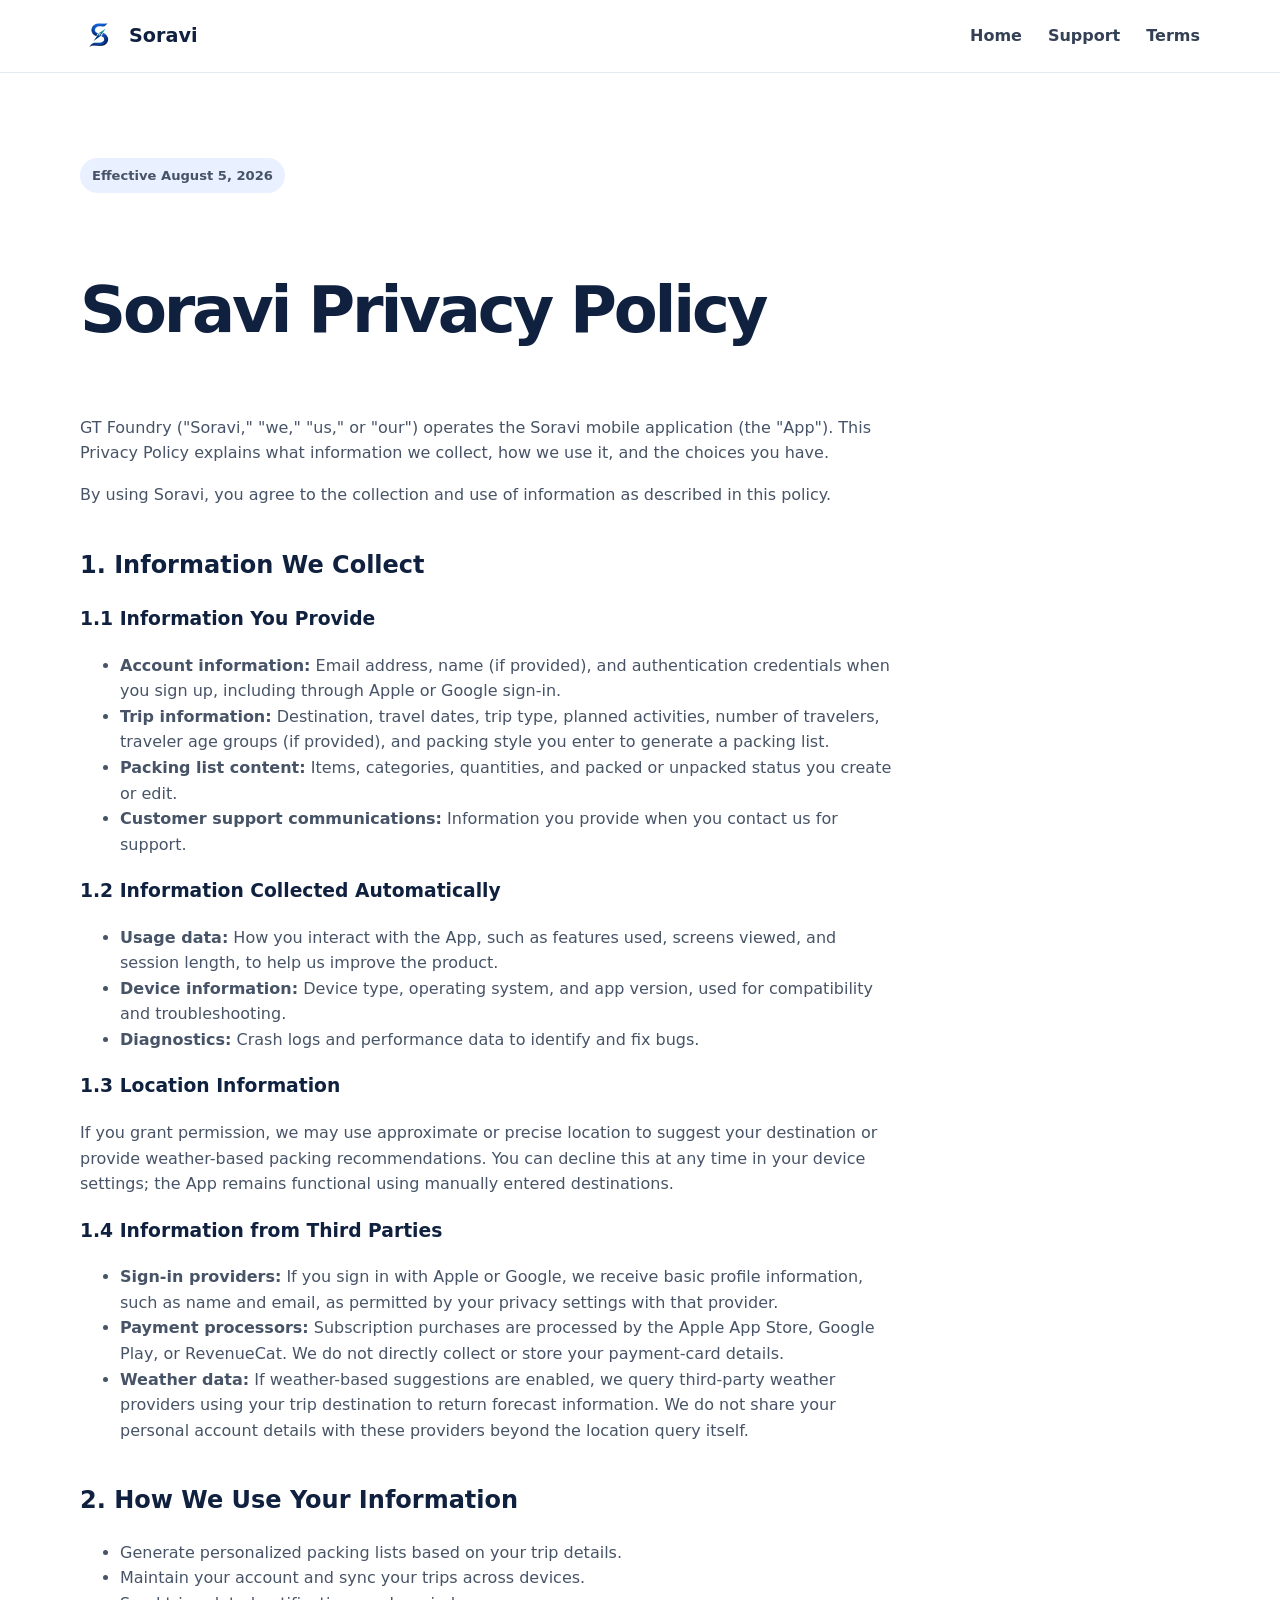
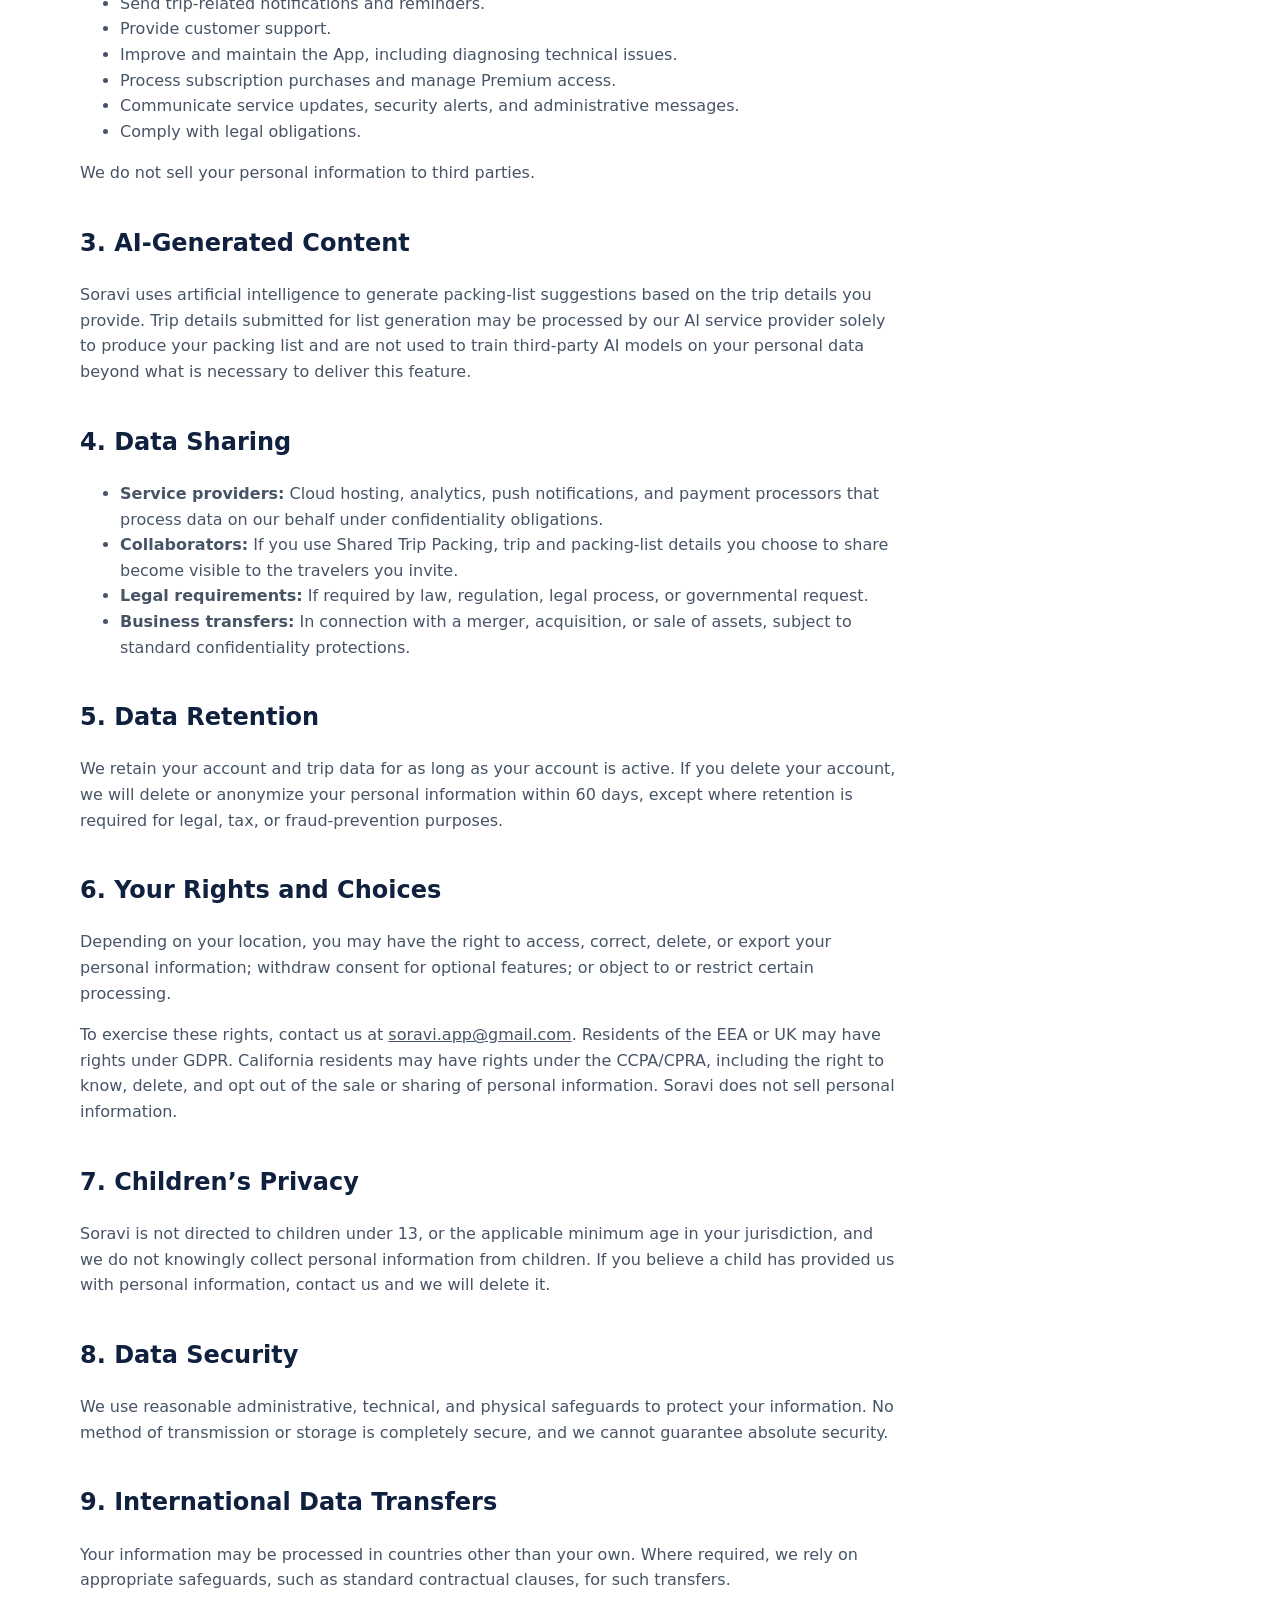
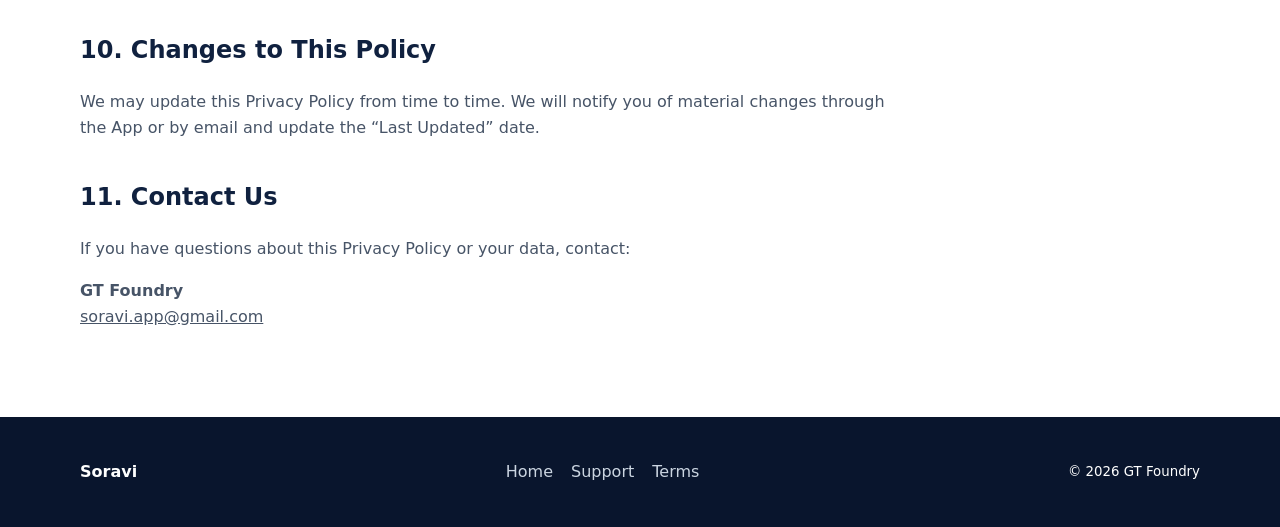
==== privacy.html @ f3140145 "Add files via upload" ====
<!doctype html><html lang="en"><head><meta charset="utf-8"><meta name="viewport" content="width=device-width,initial-scale=1"><title>Privacy Policy — Soravi</title><link rel="stylesheet" href="style.css"><link rel="icon" href="assets/soravi-logo.png"></head><body><nav class="nav"><div class="wrap navin"><a class="brand" href="index.html"><img class="mark" src="assets/soravi-logo.png" alt="Soravi logo">Soravi</a><div class="links"><a href="index.html">Home</a><a href="support.html">Support</a><a href="terms.html">Terms</a></div></div></nav><main class="legal"><div class="wrap"><article><p class="eyebrow">Effective August 5, 2026</p><h1>Soravi Privacy Policy</h1><p>GT Foundry ("Soravi," "we," "us," or "our") operates the Soravi mobile application (the "App"). This Privacy Policy explains what information we collect, how we use it, and the choices you have.</p><p>By using Soravi, you agree to the collection and use of information as described in this policy.</p><h2>1. Information We Collect</h2><h3>1.1 Information You Provide</h3><ul><li><strong>Account information:</strong> Email address, name (if provided), and authentication credentials when you sign up, including through Apple or Google sign-in.</li><li><strong>Trip information:</strong> Destination, travel dates, trip type, planned activities, number of travelers, traveler age groups (if provided), and packing style you enter to generate a packing list.</li><li><strong>Packing list content:</strong> Items, categories, quantities, and packed or unpacked status you create or edit.</li><li><strong>Customer support communications:</strong> Information you provide when you contact us for support.</li></ul><h3>1.2 Information Collected Automatically</h3><ul><li><strong>Usage data:</strong> How you interact with the App, such as features used, screens viewed, and session length, to help us improve the product.</li><li><strong>Device information:</strong> Device type, operating system, and app version, used for compatibility and troubleshooting.</li><li><strong>Diagnostics:</strong> Crash logs and performance data to identify and fix bugs.</li></ul><h3>1.3 Location Information</h3><p>If you grant permission, we may use approximate or precise location to suggest your destination or provide weather-based packing recommendations. You can decline this at any time in your device settings; the App remains functional using manually entered destinations.</p><h3>1.4 Information from Third Parties</h3><ul><li><strong>Sign-in providers:</strong> If you sign in with Apple or Google, we receive basic profile information, such as name and email, as permitted by your privacy settings with that provider.</li><li><strong>Payment processors:</strong> Subscription purchases are processed by the Apple App Store, Google Play, or RevenueCat. We do not directly collect or store your payment-card details.</li><li><strong>Weather data:</strong> If weather-based suggestions are enabled, we query third-party weather providers using your trip destination to return forecast information. We do not share your personal account details with these providers beyond the location query itself.</li></ul><h2>2. How We Use Your Information</h2><ul><li>Generate personalized packing lists based on your trip details.</li><li>Maintain your account and sync your trips across devices.</li><li>Send trip-related notifications and reminders.</li><li>Provide customer support.</li><li>Improve and maintain the App, including diagnosing technical issues.</li><li>Process subscription purchases and manage Premium access.</li><li>Communicate service updates, security alerts, and administrative messages.</li><li>Comply with legal obligations.</li></ul><p>We do not sell your personal information to third parties.</p><h2>3. AI-Generated Content</h2><p>Soravi uses artificial intelligence to generate packing-list suggestions based on the trip details you provide. Trip details submitted for list generation may be processed by our AI service provider solely to produce your packing list and are not used to train third-party AI models on your personal data beyond what is necessary to deliver this feature.</p><h2>4. Data Sharing</h2><ul><li><strong>Service providers:</strong> Cloud hosting, analytics, push notifications, and payment processors that process data on our behalf under confidentiality obligations.</li><li><strong>Collaborators:</strong> If you use Shared Trip Packing, trip and packing-list details you choose to share become visible to the travelers you invite.</li><li><strong>Legal requirements:</strong> If required by law, regulation, legal process, or governmental request.</li><li><strong>Business transfers:</strong> In connection with a merger, acquisition, or sale of assets, subject to standard confidentiality protections.</li></ul><h2>5. Data Retention</h2><p>We retain your account and trip data for as long as your account is active. If you delete your account, we will delete or anonymize your personal information within 60 days, except where retention is required for legal, tax, or fraud-prevention purposes.</p><h2>6. Your Rights and Choices</h2><p>Depending on your location, you may have the right to access, correct, delete, or export your personal information; withdraw consent for optional features; or object to or restrict certain processing.</p><p>To exercise these rights, contact us at <a href="mailto:soravi.app@gmail.com">soravi.app@gmail.com</a>. Residents of the EEA or UK may have rights under GDPR. California residents may have rights under the CCPA/CPRA, including the right to know, delete, and opt out of the sale or sharing of personal information. Soravi does not sell personal information.</p><h2>7. Children’s Privacy</h2><p>Soravi is not directed to children under 13, or the applicable minimum age in your jurisdiction, and we do not knowingly collect personal information from children. If you believe a child has provided us with personal information, contact us and we will delete it.</p><h2>8. Data Security</h2><p>We use reasonable administrative, technical, and physical safeguards to protect your information. No method of transmission or storage is completely secure, and we cannot guarantee absolute security.</p><h2>9. International Data Transfers</h2><p>Your information may be processed in countries other than your own. Where required, we rely on appropriate safeguards, such as standard contractual clauses, for such transfers.</p><h2>10. Changes to This Policy</h2><p>We may update this Privacy Policy from time to time. We will notify you of material changes through the App or by email and update the “Last Updated” date.</p><h2>11. Contact Us</h2><p>If you have questions about this Privacy Policy or your data, contact:</p><p><strong>GT Foundry</strong><br><a href="mailto:soravi.app@gmail.com">soravi.app@gmail.com</a></p></article></div></main><footer class="footer"><div class="wrap footerin"><strong>Soravi</strong><div class="footerlinks"><a href="index.html">Home</a><a href="support.html">Support</a><a href="terms.html">Terms</a></div><small>© 2026 GT Foundry</small></div></footer></body></html>
---- style.css ----
:root{--navy:#0d1b3d;--blue:#1d4ed8;--teal:#14b8a6;--coral:#ff6b57;--ink:#10213f;--muted:#667085;--paper:#f8fafc;--white:#fff;--line:#dce4ef;--shadow:0 20px 60px rgba(13,27,61,.12)}
*{box-sizing:border-box}html{scroll-behavior:smooth}body{margin:0;font-family:Inter,ui-sans-serif,system-ui,-apple-system,BlinkMacSystemFont,"Segoe UI",sans-serif;color:var(--ink);background:var(--white);line-height:1.6}a{color:inherit}.wrap{width:min(1120px,calc(100% - 40px));margin:auto}.nav{position:sticky;top:0;z-index:20;background:rgba(255,255,255,.9);backdrop-filter:blur(16px);border-bottom:1px solid rgba(220,228,239,.8)}.navin{height:72px;display:flex;align-items:center;justify-content:space-between}.brand{display:flex;align-items:center;gap:11px;text-decoration:none;font-weight:800;font-size:1.2rem}.mark{width:38px;height:38px;border-radius:12px;object-fit:cover}.links{display:flex;gap:26px;align-items:center}.links a{text-decoration:none;font-weight:650;color:#344054}.links a:hover{color:var(--blue)}.button{display:inline-flex;align-items:center;justify-content:center;border-radius:14px;padding:14px 20px;font-weight:800;text-decoration:none;background:linear-gradient(135deg,var(--blue),#0f65db);color:white;box-shadow:0 12px 28px rgba(29,78,216,.23)}.button.ghost{background:white;color:var(--navy);border:1px solid var(--line);box-shadow:none}.hero{overflow:hidden;background:radial-gradient(circle at 85% 15%,rgba(20,184,166,.15),transparent 32%),radial-gradient(circle at 10% 30%,rgba(29,78,216,.14),transparent 31%),linear-gradient(180deg,#fff,#f8fbff);padding:92px 0 72px}.hero-grid{display:grid;grid-template-columns:1.05fr .95fr;align-items:center;gap:70px}.eyebrow{display:inline-flex;gap:8px;align-items:center;padding:7px 12px;border-radius:999px;background:#e9f0ff;color:#1d4ed8;font-weight:800;font-size:.82rem}.hero h1{font-size:clamp(3.1rem,7vw,5.8rem);line-height:.94;letter-spacing:-.06em;margin:22px 0}.hero h1 span{background:linear-gradient(135deg,var(--blue),var(--teal));-webkit-background-clip:text;color:transparent}.hero p{font-size:1.2rem;color:var(--muted);max-width:640px}.actions{display:flex;gap:12px;flex-wrap:wrap;margin-top:30px}.visual{position:relative;min-height:520px;display:grid;place-items:center}.logo-card{width:min(440px,100%);aspect-ratio:1;border-radius:38px;padding:18px;background:linear-gradient(145deg,#0c1831,#163b85);box-shadow:var(--shadow);transform:rotate(2deg)}.logo-card img{width:100%;height:100%;object-fit:cover;border-radius:25px}.mini{position:absolute;background:white;border:1px solid var(--line);box-shadow:var(--shadow);padding:14px 18px;border-radius:18px;font-weight:800}.mini.one{left:-12px;top:80px}.mini.two{right:-10px;bottom:72px}.section{padding:88px 0}.section.alt{background:var(--paper)}.section h2{font-size:clamp(2rem,4vw,3.4rem);line-height:1.05;letter-spacing:-.045em;margin:0 0 14px}.lead{color:var(--muted);font-size:1.08rem;max-width:720px}.grid{display:grid;grid-template-columns:repeat(3,1fr);gap:20px;margin-top:38px}.card{border:1px solid var(--line);border-radius:24px;padding:26px;background:white;box-shadow:0 10px 28px rgba(13,27,61,.05)}.icon{width:48px;height:48px;border-radius:15px;display:grid;place-items:center;background:linear-gradient(135deg,#e9f0ff,#dbfffa);font-size:1.35rem}.card h3{margin:18px 0 8px}.card p{color:var(--muted);margin:0}.steps{counter-reset:step;display:grid;grid-template-columns:repeat(3,1fr);gap:24px;margin-top:40px}.step{position:relative;padding:28px;border-radius:24px;background:#0d1b3d;color:white}.step:before{counter-increment:step;content:counter(step);display:grid;place-items:center;width:38px;height:38px;border-radius:12px;background:var(--teal);font-weight:900}.step p{color:#c8d3e6}.faq{display:grid;gap:12px;margin-top:34px}.faq details{border:1px solid var(--line);border-radius:18px;padding:18px 20px;background:white}.faq summary{cursor:pointer;font-weight:800}.faq p{color:var(--muted)}.legal{padding:72px 0}.legal article{max-width:820px}.legal h1{font-size:clamp(2.4rem,5vw,4rem);letter-spacing:-.05em}.legal h2{margin-top:38px}.legal p,.legal li{color:#475467}.notice{padding:16px 18px;border-radius:16px;background:#fff8e7;border:1px solid #f5d892;color:#6b4f00}.support-box{display:grid;grid-template-columns:1fr 1fr;gap:20px;margin-top:34px}.footer{background:#09152d;color:white;padding:42px 0}.footerin{display:flex;align-items:center;justify-content:space-between;gap:25px}.footer a{color:#cbd5e1;text-decoration:none}.footerlinks{display:flex;gap:18px;flex-wrap:wrap}@media(max-width:850px){.links{display:none}.hero-grid{grid-template-columns:1fr}.hero{padding-top:64px}.visual{min-height:380px}.logo-card{width:340px}.grid,.steps,.support-box{grid-template-columns:1fr}.mini{display:none}.footerin{align-items:flex-start;flex-direction:column}}@media(max-width:520px){.wrap{width:min(100% - 28px,1120px)}.hero h1{font-size:3.4rem}.logo-card{width:290px}.section{padding:66px 0}}
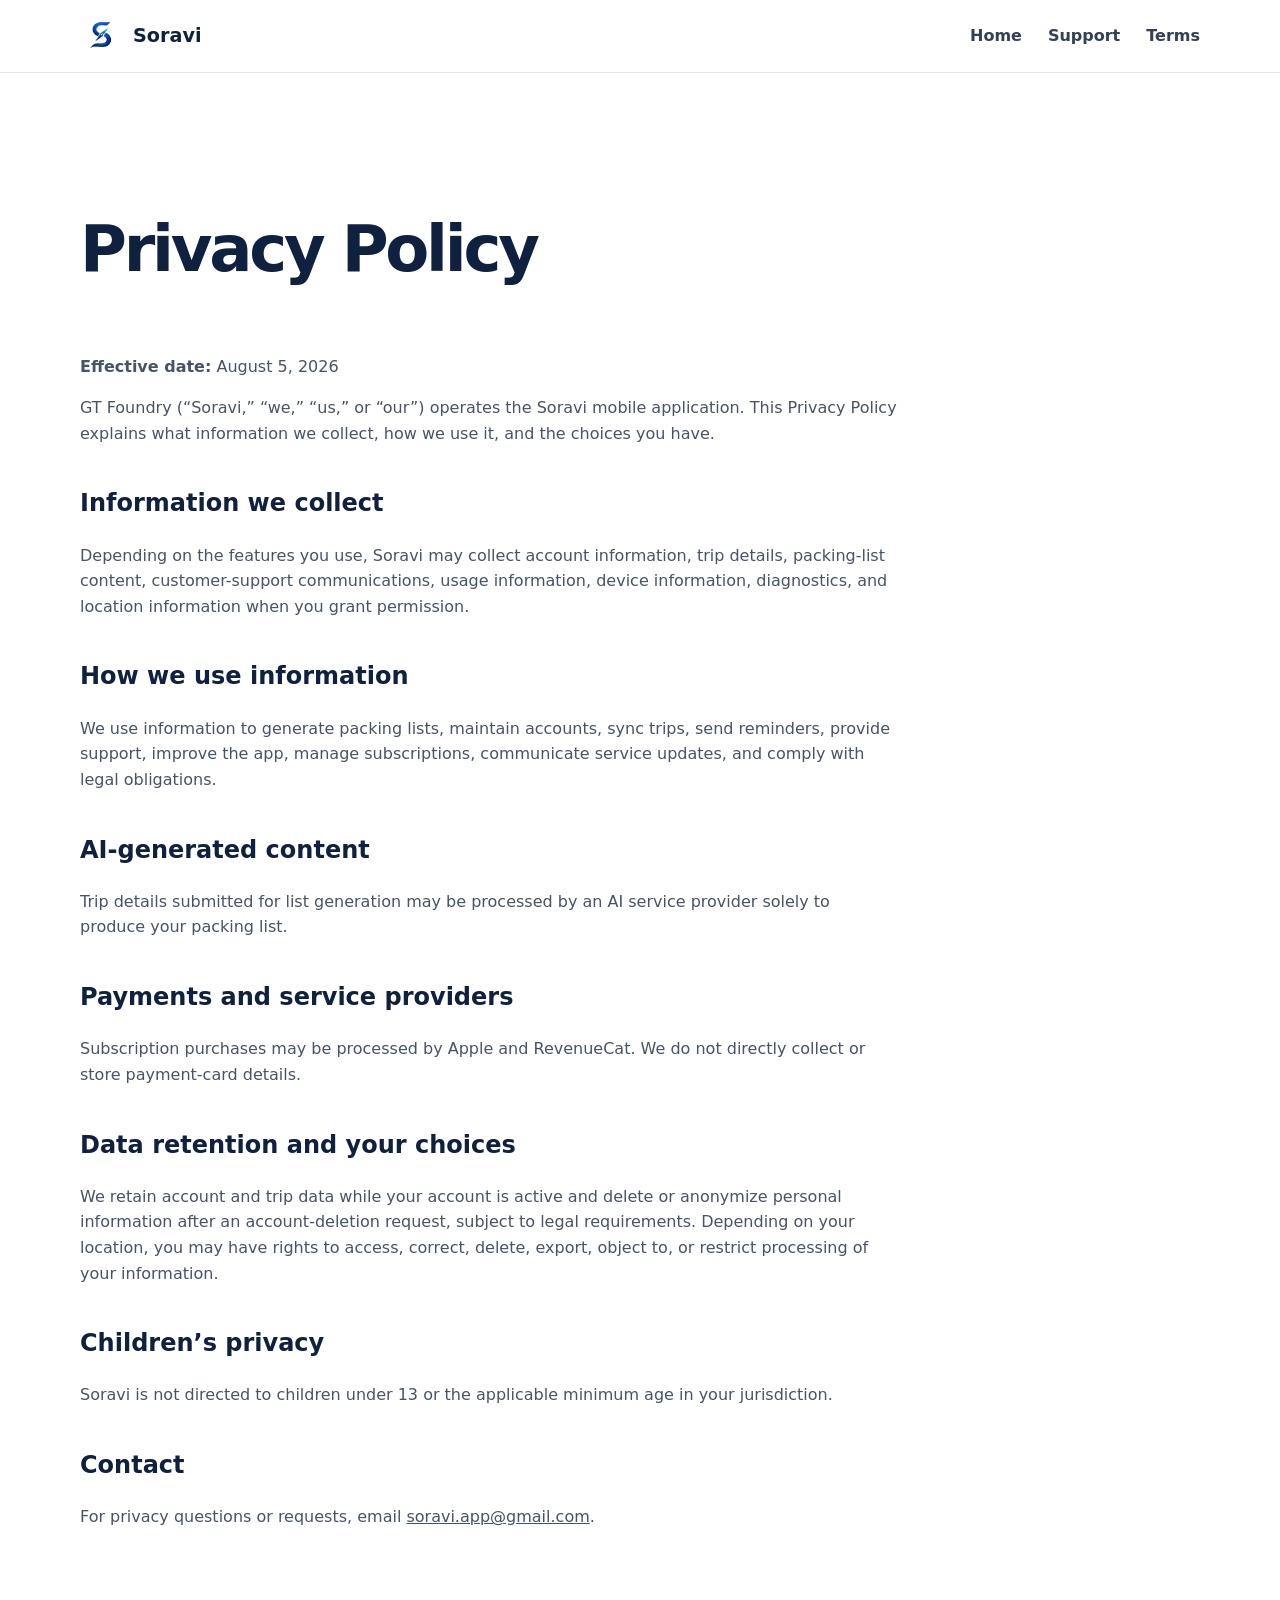
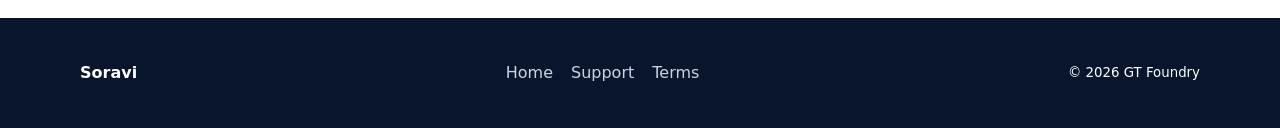
==== commit f343483a: "Add files via upload" ====
--- a/privacy.html
+++ b/privacy.html
@@ -1 +1 @@
-<!doctype html><html lang="en"><head><meta charset="utf-8"><meta name="viewport" content="width=device-width,initial-scale=1"><title>Privacy Policy — Soravi</title><link rel="stylesheet" href="style.css"><link rel="icon" href="assets/soravi-logo.png"></head><body><nav class="nav"><div class="wrap navin"><a class="brand" href="index.html"><img class="mark" src="assets/soravi-logo.png" alt="Soravi logo">Soravi</a><div class="links"><a href="index.html">Home</a><a href="support.html">Support</a><a href="terms.html">Terms</a></div></div></nav><main class="legal"><div class="wrap"><article><p class="eyebrow">Effective August 5, 2026</p><h1>Soravi Privacy Policy</h1><p>GT Foundry ("Soravi," "we," "us," or "our") operates the Soravi mobile application (the "App"). This Privacy Policy explains what information we collect, how we use it, and the choices you have.</p><p>By using Soravi, you agree to the collection and use of information as described in this policy.</p><h2>1. Information We Collect</h2><h3>1.1 Information You Provide</h3><ul><li><strong>Account information:</strong> Email address, name (if provided), and authentication credentials when you sign up, including through Apple or Google sign-in.</li><li><strong>Trip information:</strong> Destination, travel dates, trip type, planned activities, number of travelers, traveler age groups (if provided), and packing style you enter to generate a packing list.</li><li><strong>Packing list content:</strong> Items, categories, quantities, and packed or unpacked status you create or edit.</li><li><strong>Customer support communications:</strong> Information you provide when you contact us for support.</li></ul><h3>1.2 Information Collected Automatically</h3><ul><li><strong>Usage data:</strong> How you interact with the App, such as features used, screens viewed, and session length, to help us improve the product.</li><li><strong>Device information:</strong> Device type, operating system, and app version, used for compatibility and troubleshooting.</li><li><strong>Diagnostics:</strong> Crash logs and performance data to identify and fix bugs.</li></ul><h3>1.3 Location Information</h3><p>If you grant permission, we may use approximate or precise location to suggest your destination or provide weather-based packing recommendations. You can decline this at any time in your device settings; the App remains functional using manually entered destinations.</p><h3>1.4 Information from Third Parties</h3><ul><li><strong>Sign-in providers:</strong> If you sign in with Apple or Google, we receive basic profile information, such as name and email, as permitted by your privacy settings with that provider.</li><li><strong>Payment processors:</strong> Subscription purchases are processed by the Apple App Store, Google Play, or RevenueCat. We do not directly collect or store your payment-card details.</li><li><strong>Weather data:</strong> If weather-based suggestions are enabled, we query third-party weather providers using your trip destination to return forecast information. We do not share your personal account details with these providers beyond the location query itself.</li></ul><h2>2. How We Use Your Information</h2><ul><li>Generate personalized packing lists based on your trip details.</li><li>Maintain your account and sync your trips across devices.</li><li>Send trip-related notifications and reminders.</li><li>Provide customer support.</li><li>Improve and maintain the App, including diagnosing technical issues.</li><li>Process subscription purchases and manage Premium access.</li><li>Communicate service updates, security alerts, and administrative messages.</li><li>Comply with legal obligations.</li></ul><p>We do not sell your personal information to third parties.</p><h2>3. AI-Generated Content</h2><p>Soravi uses artificial intelligence to generate packing-list suggestions based on the trip details you provide. Trip details submitted for list generation may be processed by our AI service provider solely to produce your packing list and are not used to train third-party AI models on your personal data beyond what is necessary to deliver this feature.</p><h2>4. Data Sharing</h2><ul><li><strong>Service providers:</strong> Cloud hosting, analytics, push notifications, and payment processors that process data on our behalf under confidentiality obligations.</li><li><strong>Collaborators:</strong> If you use Shared Trip Packing, trip and packing-list details you choose to share become visible to the travelers you invite.</li><li><strong>Legal requirements:</strong> If required by law, regulation, legal process, or governmental request.</li><li><strong>Business transfers:</strong> In connection with a merger, acquisition, or sale of assets, subject to standard confidentiality protections.</li></ul><h2>5. Data Retention</h2><p>We retain your account and trip data for as long as your account is active. If you delete your account, we will delete or anonymize your personal information within 60 days, except where retention is required for legal, tax, or fraud-prevention purposes.</p><h2>6. Your Rights and Choices</h2><p>Depending on your location, you may have the right to access, correct, delete, or export your personal information; withdraw consent for optional features; or object to or restrict certain processing.</p><p>To exercise these rights, contact us at <a href="mailto:soravi.app@gmail.com">soravi.app@gmail.com</a>. Residents of the EEA or UK may have rights under GDPR. California residents may have rights under the CCPA/CPRA, including the right to know, delete, and opt out of the sale or sharing of personal information. Soravi does not sell personal information.</p><h2>7. Children’s Privacy</h2><p>Soravi is not directed to children under 13, or the applicable minimum age in your jurisdiction, and we do not knowingly collect personal information from children. If you believe a child has provided us with personal information, contact us and we will delete it.</p><h2>8. Data Security</h2><p>We use reasonable administrative, technical, and physical safeguards to protect your information. No method of transmission or storage is completely secure, and we cannot guarantee absolute security.</p><h2>9. International Data Transfers</h2><p>Your information may be processed in countries other than your own. Where required, we rely on appropriate safeguards, such as standard contractual clauses, for such transfers.</p><h2>10. Changes to This Policy</h2><p>We may update this Privacy Policy from time to time. We will notify you of material changes through the App or by email and update the “Last Updated” date.</p><h2>11. Contact Us</h2><p>If you have questions about this Privacy Policy or your data, contact:</p><p><strong>GT Foundry</strong><br><a href="mailto:soravi.app@gmail.com">soravi.app@gmail.com</a></p></article></div></main><footer class="footer"><div class="wrap footerin"><strong>Soravi</strong><div class="footerlinks"><a href="index.html">Home</a><a href="support.html">Support</a><a href="terms.html">Terms</a></div><small>© 2026 GT Foundry</small></div></footer></body></html>+<!doctype html><html lang="en"><head><meta charset="utf-8"><meta name="viewport" content="width=device-width,initial-scale=1"><title>Soravi Privacy Policy</title><link rel="stylesheet" href="style.css?v=2"></head><body><nav class="nav"><div class="wrap navin"><a class="brand" href="./"><img class="mark" src="assets/soravi-logo.png" alt="Soravi logo">Soravi</a><div class="links"><a href="./">Home</a><a href="support.html">Support</a><a href="terms.html">Terms</a></div></div></nav><main class="legal"><div class="wrap"><article><h1>Privacy Policy</h1><p><strong>Effective date:</strong> August 5, 2026</p><p>GT Foundry (“Soravi,” “we,” “us,” or “our”) operates the Soravi mobile application. This Privacy Policy explains what information we collect, how we use it, and the choices you have.</p><h2>Information we collect</h2><p>Depending on the features you use, Soravi may collect account information, trip details, packing-list content, customer-support communications, usage information, device information, diagnostics, and location information when you grant permission.</p><h2>How we use information</h2><p>We use information to generate packing lists, maintain accounts, sync trips, send reminders, provide support, improve the app, manage subscriptions, communicate service updates, and comply with legal obligations.</p><h2>AI-generated content</h2><p>Trip details submitted for list generation may be processed by an AI service provider solely to produce your packing list.</p><h2>Payments and service providers</h2><p>Subscription purchases may be processed by Apple and RevenueCat. We do not directly collect or store payment-card details.</p><h2>Data retention and your choices</h2><p>We retain account and trip data while your account is active and delete or anonymize personal information after an account-deletion request, subject to legal requirements. Depending on your location, you may have rights to access, correct, delete, export, object to, or restrict processing of your information.</p><h2>Children’s privacy</h2><p>Soravi is not directed to children under 13 or the applicable minimum age in your jurisdiction.</p><h2>Contact</h2><p>For privacy questions or requests, email <a href="mailto:soravi.app@gmail.com">soravi.app@gmail.com</a>.</p></article></div></main><footer class="footer"><div class="wrap footerin"><div><strong>Soravi</strong></div><div class="footerlinks"><a href="./">Home</a><a href="support.html">Support</a><a href="terms.html">Terms</a></div><small>© 2026 GT Foundry</small></div></footer></body></html>
--- a/style.css
+++ b/style.css
@@ -1,2 +1,4 @@
-:root{--navy:#0d1b3d;--blue:#1d4ed8;--teal:#14b8a6;--coral:#ff6b57;--ink:#10213f;--muted:#667085;--paper:#f8fafc;--white:#fff;--line:#dce4ef;--shadow:0 20px 60px rgba(13,27,61,.12)}
-*{box-sizing:border-box}html{scroll-behavior:smooth}body{margin:0;font-family:Inter,ui-sans-serif,system-ui,-apple-system,BlinkMacSystemFont,"Segoe UI",sans-serif;color:var(--ink);background:var(--white);line-height:1.6}a{color:inherit}.wrap{width:min(1120px,calc(100% - 40px));margin:auto}.nav{position:sticky;top:0;z-index:20;background:rgba(255,255,255,.9);backdrop-filter:blur(16px);border-bottom:1px solid rgba(220,228,239,.8)}.navin{height:72px;display:flex;align-items:center;justify-content:space-between}.brand{display:flex;align-items:center;gap:11px;text-decoration:none;font-weight:800;font-size:1.2rem}.mark{width:38px;height:38px;border-radius:12px;object-fit:cover}.links{display:flex;gap:26px;align-items:center}.links a{text-decoration:none;font-weight:650;color:#344054}.links a:hover{color:var(--blue)}.button{display:inline-flex;align-items:center;justify-content:center;border-radius:14px;padding:14px 20px;font-weight:800;text-decoration:none;background:linear-gradient(135deg,var(--blue),#0f65db);color:white;box-shadow:0 12px 28px rgba(29,78,216,.23)}.button.ghost{background:white;color:var(--navy);border:1px solid var(--line);box-shadow:none}.hero{overflow:hidden;background:radial-gradient(circle at 85% 15%,rgba(20,184,166,.15),transparent 32%),radial-gradient(circle at 10% 30%,rgba(29,78,216,.14),transparent 31%),linear-gradient(180deg,#fff,#f8fbff);padding:92px 0 72px}.hero-grid{display:grid;grid-template-columns:1.05fr .95fr;align-items:center;gap:70px}.eyebrow{display:inline-flex;gap:8px;align-items:center;padding:7px 12px;border-radius:999px;background:#e9f0ff;color:#1d4ed8;font-weight:800;font-size:.82rem}.hero h1{font-size:clamp(3.1rem,7vw,5.8rem);line-height:.94;letter-spacing:-.06em;margin:22px 0}.hero h1 span{background:linear-gradient(135deg,var(--blue),var(--teal));-webkit-background-clip:text;color:transparent}.hero p{font-size:1.2rem;color:var(--muted);max-width:640px}.actions{display:flex;gap:12px;flex-wrap:wrap;margin-top:30px}.visual{position:relative;min-height:520px;display:grid;place-items:center}.logo-card{width:min(440px,100%);aspect-ratio:1;border-radius:38px;padding:18px;background:linear-gradient(145deg,#0c1831,#163b85);box-shadow:var(--shadow);transform:rotate(2deg)}.logo-card img{width:100%;height:100%;object-fit:cover;border-radius:25px}.mini{position:absolute;background:white;border:1px solid var(--line);box-shadow:var(--shadow);padding:14px 18px;border-radius:18px;font-weight:800}.mini.one{left:-12px;top:80px}.mini.two{right:-10px;bottom:72px}.section{padding:88px 0}.section.alt{background:var(--paper)}.section h2{font-size:clamp(2rem,4vw,3.4rem);line-height:1.05;letter-spacing:-.045em;margin:0 0 14px}.lead{color:var(--muted);font-size:1.08rem;max-width:720px}.grid{display:grid;grid-template-columns:repeat(3,1fr);gap:20px;margin-top:38px}.card{border:1px solid var(--line);border-radius:24px;padding:26px;background:white;box-shadow:0 10px 28px rgba(13,27,61,.05)}.icon{width:48px;height:48px;border-radius:15px;display:grid;place-items:center;background:linear-gradient(135deg,#e9f0ff,#dbfffa);font-size:1.35rem}.card h3{margin:18px 0 8px}.card p{color:var(--muted);margin:0}.steps{counter-reset:step;display:grid;grid-template-columns:repeat(3,1fr);gap:24px;margin-top:40px}.step{position:relative;padding:28px;border-radius:24px;background:#0d1b3d;color:white}.step:before{counter-increment:step;content:counter(step);display:grid;place-items:center;width:38px;height:38px;border-radius:12px;background:var(--teal);font-weight:900}.step p{color:#c8d3e6}.faq{display:grid;gap:12px;margin-top:34px}.faq details{border:1px solid var(--line);border-radius:18px;padding:18px 20px;background:white}.faq summary{cursor:pointer;font-weight:800}.faq p{color:var(--muted)}.legal{padding:72px 0}.legal article{max-width:820px}.legal h1{font-size:clamp(2.4rem,5vw,4rem);letter-spacing:-.05em}.legal h2{margin-top:38px}.legal p,.legal li{color:#475467}.notice{padding:16px 18px;border-radius:16px;background:#fff8e7;border:1px solid #f5d892;color:#6b4f00}.support-box{display:grid;grid-template-columns:1fr 1fr;gap:20px;margin-top:34px}.footer{background:#09152d;color:white;padding:42px 0}.footerin{display:flex;align-items:center;justify-content:space-between;gap:25px}.footer a{color:#cbd5e1;text-decoration:none}.footerlinks{display:flex;gap:18px;flex-wrap:wrap}@media(max-width:850px){.links{display:none}.hero-grid{grid-template-columns:1fr}.hero{padding-top:64px}.visual{min-height:380px}.logo-card{width:340px}.grid,.steps,.support-box{grid-template-columns:1fr}.mini{display:none}.footerin{align-items:flex-start;flex-direction:column}}@media(max-width:520px){.wrap{width:min(100% - 28px,1120px)}.hero h1{font-size:3.4rem}.logo-card{width:290px}.section{padding:66px 0}}
+:root{--navy:#0d1b3d;--blue:#1d4ed8;--teal:#14b8a6;--ink:#10213f;--muted:#667085;--paper:#f8fafc;--white:#fff;--line:#dce4ef;--shadow:0 20px 60px rgba(13,27,61,.14)}
+*{box-sizing:border-box}html{scroll-behavior:smooth}body{margin:0;font-family:Inter,ui-sans-serif,system-ui,-apple-system,BlinkMacSystemFont,"Segoe UI",sans-serif;color:var(--ink);background:#fff;line-height:1.6}a{color:inherit}.wrap{width:min(1120px,calc(100% - 40px));margin:auto}.nav{position:sticky;top:0;z-index:20;background:rgba(255,255,255,.92);backdrop-filter:blur(16px);border-bottom:1px solid rgba(220,228,239,.85)}.navin{height:72px;display:flex;align-items:center;justify-content:space-between}.brand{display:flex;align-items:center;gap:11px;text-decoration:none;font-weight:850;font-size:1.2rem}.mark{width:42px;height:42px;border-radius:12px;object-fit:cover}.links{display:flex;gap:26px;align-items:center}.links a{text-decoration:none;font-weight:700;color:#344054}.links a:hover{color:var(--blue)}.hero{overflow:hidden;background:radial-gradient(circle at 82% 12%,rgba(20,184,166,.17),transparent 32%),radial-gradient(circle at 10% 30%,rgba(29,78,216,.15),transparent 31%),linear-gradient(180deg,#fff,#f8fbff);padding:92px 0 76px}.hero-grid{display:grid;grid-template-columns:1.08fr .92fr;align-items:center;gap:72px}.eyebrow{display:inline-flex;padding:7px 12px;border-radius:999px;background:#e9f0ff;color:#1d4ed8;font-weight:800;font-size:.84rem}.hero h1{font-size:clamp(3.15rem,7vw,5.9rem);line-height:.95;letter-spacing:-.06em;margin:22px 0}.hero h1 span{background:linear-gradient(135deg,var(--blue),var(--teal));-webkit-background-clip:text;background-clip:text;color:transparent}.hero p{font-size:1.2rem;color:var(--muted);max-width:650px}.actions{display:flex;gap:12px;flex-wrap:wrap;margin-top:30px}.button{display:inline-flex;align-items:center;justify-content:center;border-radius:14px;padding:14px 20px;font-weight:800;text-decoration:none;background:linear-gradient(135deg,var(--blue),#0f65db);color:white;box-shadow:0 12px 28px rgba(29,78,216,.23)}.button.ghost{background:white;color:var(--navy);border:1px solid var(--line);box-shadow:none}.visual{position:relative;min-height:520px;display:grid;place-items:center}.logo-card{width:min(430px,100%);aspect-ratio:1;border-radius:38px;padding:12px;background:linear-gradient(145deg,#0c1831,#163b85);box-shadow:var(--shadow);transform:rotate(2deg)}.logo-card img{width:100%;height:100%;object-fit:cover;border-radius:28px}.mini{position:absolute;background:white;border:1px solid var(--line);box-shadow:var(--shadow);padding:14px 18px;border-radius:18px;font-weight:800}.mini.one{left:-10px;top:82px}.mini.two{right:-8px;bottom:72px}.section{padding:88px 0}.section.alt{background:var(--paper)}.section h2{font-size:clamp(2rem,4vw,3.4rem);line-height:1.05;letter-spacing:-.045em;margin:0 0 14px}.lead{color:var(--muted);font-size:1.08rem;max-width:720px}.grid{display:grid;grid-template-columns:repeat(3,1fr);gap:20px;margin-top:38px}.card{border:1px solid var(--line);border-radius:24px;padding:26px;background:white;box-shadow:0 10px 28px rgba(13,27,61,.05)}.icon{width:48px;height:48px;border-radius:15px;display:grid;place-items:center;background:linear-gradient(135deg,#e9f0ff,#dbfffa);font-size:1.35rem}.card h3{margin:18px 0 8px}.card p{color:var(--muted);margin:0}.steps{counter-reset:step;display:grid;grid-template-columns:repeat(3,1fr);gap:24px;margin-top:40px}.step{padding:28px;border-radius:24px;background:#0d1b3d;color:white}.step:before{counter-increment:step;content:counter(step);display:grid;place-items:center;width:38px;height:38px;border-radius:12px;background:var(--teal);font-weight:900}.step p{color:#c8d3e6}.centered{text-align:center}.centered-copy{margin-left:auto;margin-right:auto}.center-actions{justify-content:center}.footer{background:#09152d;color:white;padding:42px 0}.footerin{display:flex;align-items:center;justify-content:space-between;gap:25px}.footer span{color:#9fb0c9}.footer a{color:#cbd5e1;text-decoration:none}.footerlinks{display:flex;gap:18px;flex-wrap:wrap}
+.legal{padding:72px 0}.legal article{max-width:820px}.legal h1{font-size:clamp(2.4rem,5vw,4rem);letter-spacing:-.05em}.legal h2{margin-top:38px}.legal p,.legal li{color:#475467}.support-box{display:grid;grid-template-columns:1fr 1fr;gap:20px;margin-top:34px}
+@media(max-width:850px){.links{display:none}.hero-grid{grid-template-columns:1fr}.hero{padding-top:64px}.visual{min-height:380px}.logo-card{width:340px}.grid,.steps,.support-box{grid-template-columns:1fr}.mini{display:none}.footerin{align-items:flex-start;flex-direction:column}}@media(max-width:520px){.wrap{width:min(100% - 28px,1120px)}.hero h1{font-size:3.4rem}.logo-card{width:290px}.section{padding:66px 0}}
